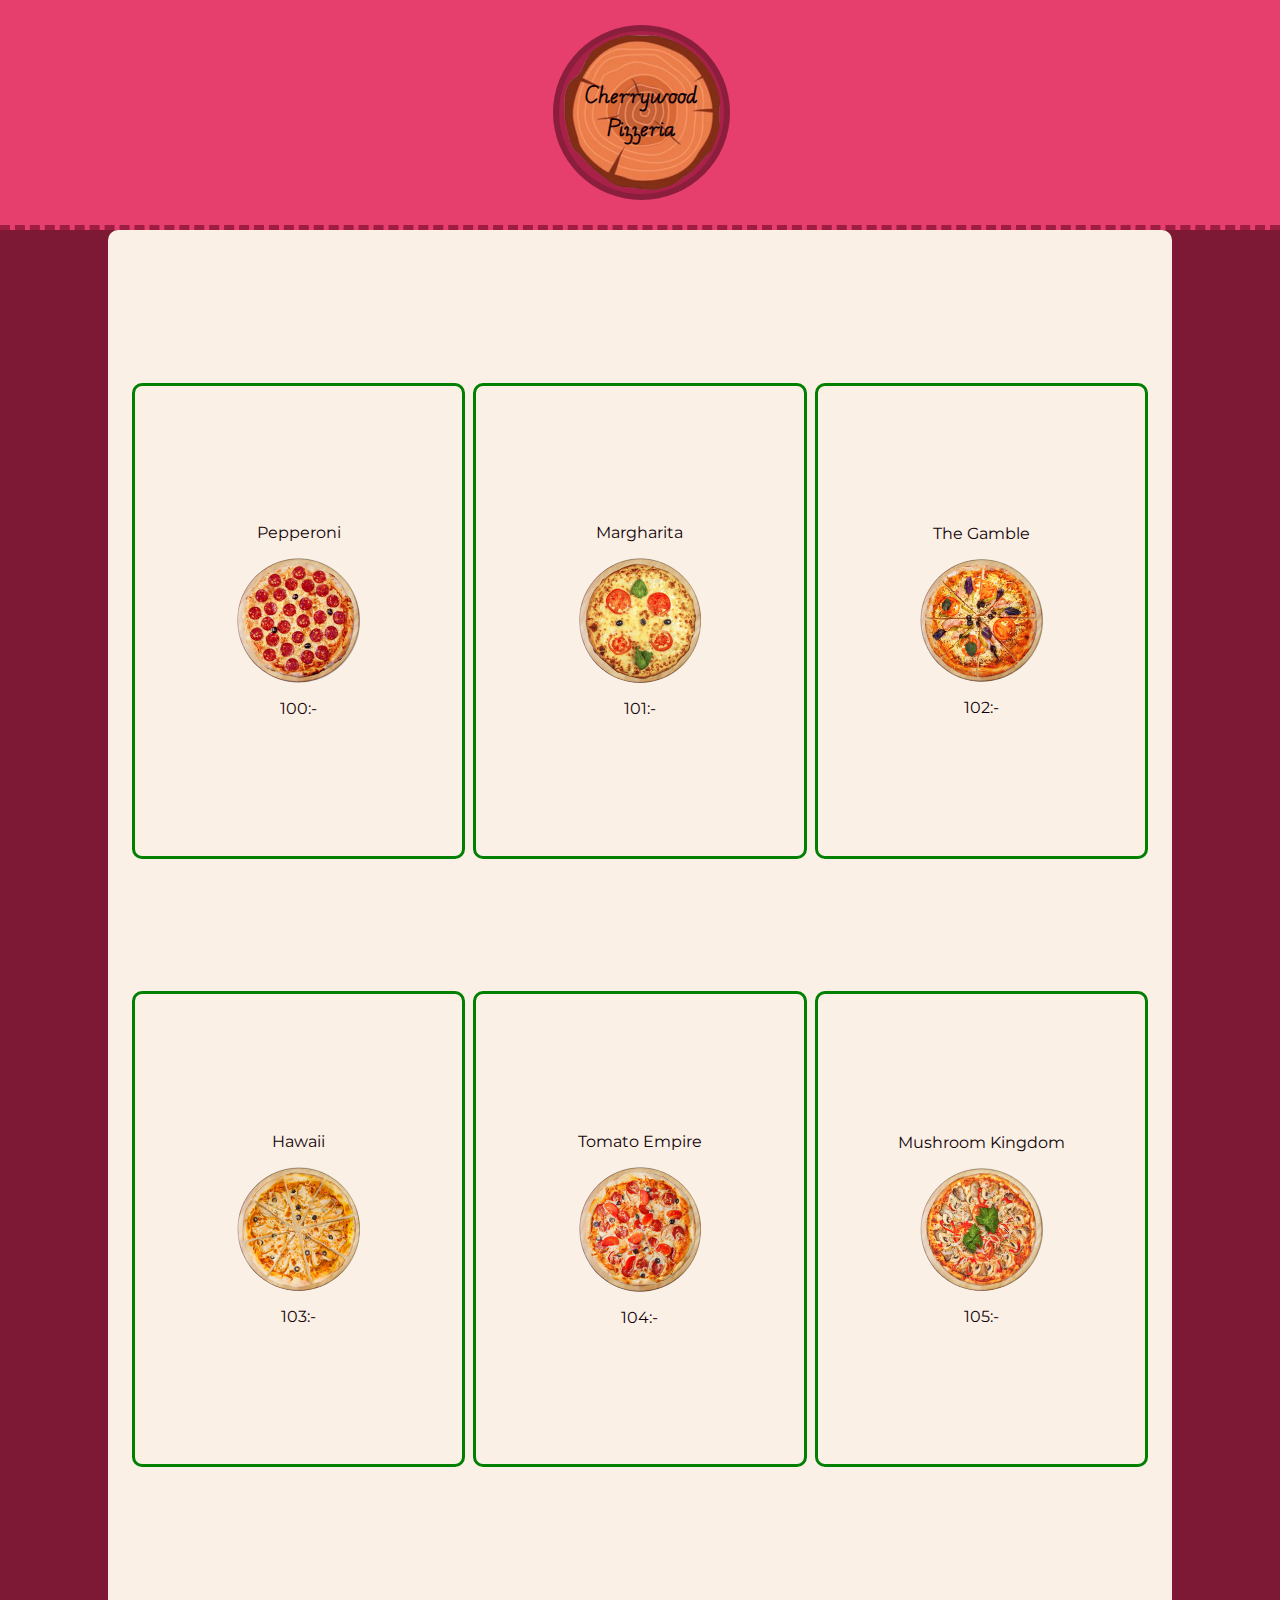
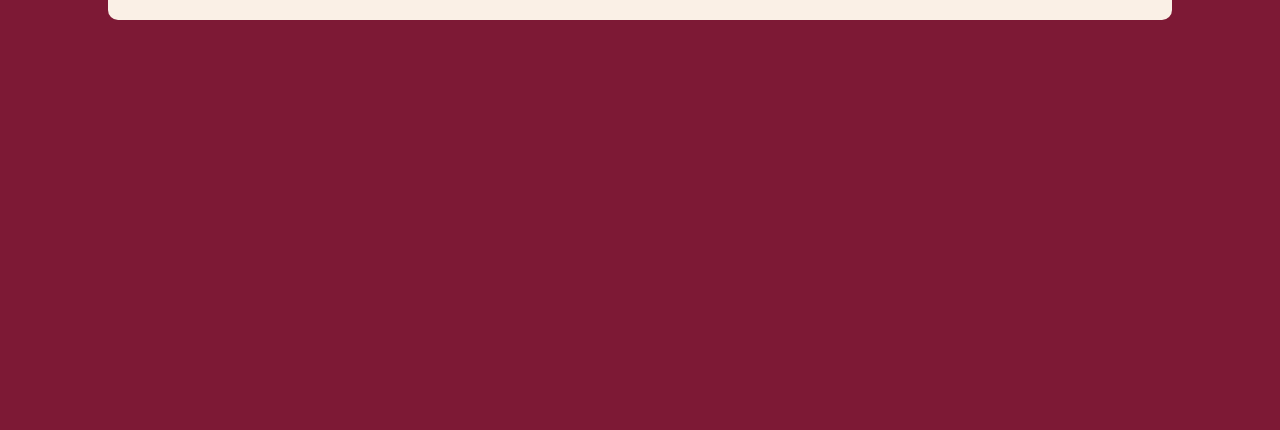
==== HTML/main.html @ 2f2b1006 "pizza website" ====
<!DOCTYPE html>
<html lang="en">
<head>
    <meta charset="UTF-8">
    <meta name="viewport" content="width=device-width, initial-scale=1.0">
    <title>Document</title>
    <link rel="stylesheet" href="/css/main.css">
</head>
<body>
    <div class="wrapper">
        <div class="main-header-container">
            <div class="header-container">
                <img src="/img/cherryLog.png" alt="Cherrywood Pizzeria Logo">
                <h1>Cherrywood Pizzeria</h1>
            </div>
        </div>
        <div class="menu-container">
            <div class="menu-item-container">
            </div>
        </div>
        <div class="footer-container">

        </div>
    </div>
    <script src="/script/pizza.js"></script>
    <script src="/script/selection.js"></script>
</body>
</html>
---- css/main.css ----
@font-face {
    font-family: 'cursive';
    src: url('/fonts/Cursive/static/cursive-Regular.ttf');
}
@font-face {
    font-family: 'montserrat';
    src: url('/fonts/Montserrat/static/Montserrat-Regular.ttf');
}
body {
    margin: 0;
    padding: 0;
}

.main-header-container {
    width: 100%;
    height: 25vh;
    background: #E63E6D;
    display: flex;
    justify-content: center;
    align-items: center;
    border: 0;
    stroke-dasharray: 1px 1px;
    border-bottom: 5px #9f1d42 solid;
    border-style: dashed;
}

.header-container {
    position: relative;
    display: inline-block;
}

.header-container img {
    width: 55%;
    height: auto;
    display: block;
    background-color: #9f1d42;
    border: 6px solid #7D1935;
    border-radius: 50%;
    padding: 3px;
    opacity: 0.85;
    margin-left: 20%;
}

.header-container h1 {
    position: absolute;
    top: 50%;
    left: 50%;
    width: 10vw;
    transform: translate(-50%, -50%);
    margin: 0;
    font-family: 'cursive';
    font-size: 19px;
    text-align: center;
    color: #130308;
}
.menu-container{
    width: 100%;
    height: 200vh;
    background: #7D1935;
    display: flex;
    justify-content: center;
}
.menu-item-container {
    width: 80%;
    height: 150vh;
    background: #FAF0E6;
    border-radius: 10px;
    display: flex;
    flex-wrap: wrap;
    justify-content: space-around;
    align-content: space-evenly; /* Space items vertically */
    padding: 20px;
}

.menu-item {
    width: 30%; /* Adjust to fit two items per row */
    height: 50vh;

    border-radius: 10px;
    display: flex;
    flex-direction: column;
    justify-content: center;
    align-items: center;
    padding: 10px;
    transition: 0.3s translate;
    
}
.menu-item:hover{
    translate: -8px -8px;
    box-shadow: 2px 2px;
    color: red;
    cursor: pointer;
}
#unselected-pizza{
    border: 3px solid green;
}
#selected-pizza{
    border: 5px solid red;
}
.menu-item p{
    font-family: 'montserrat';
    color: #130308;
}
.menu-item img{
    width: 40%;
    height: auto;
    border-radius: 50%;

}
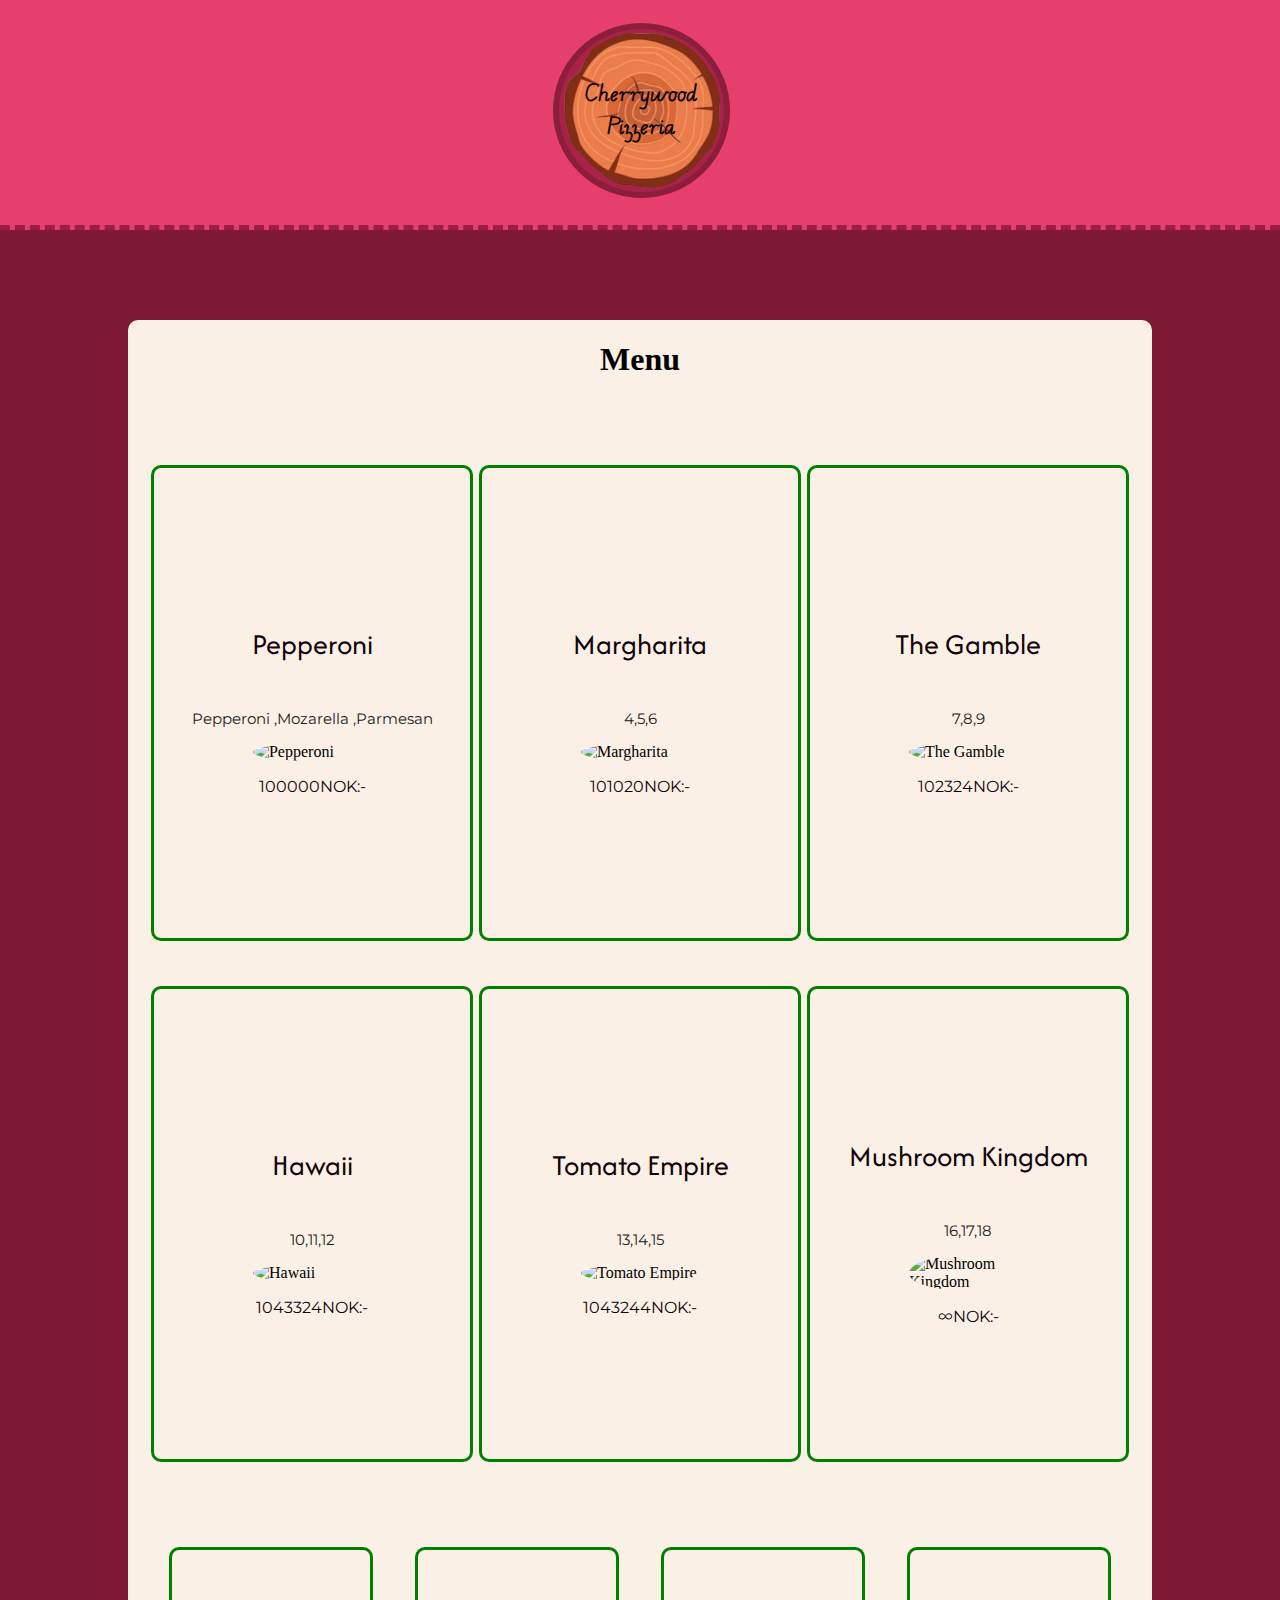
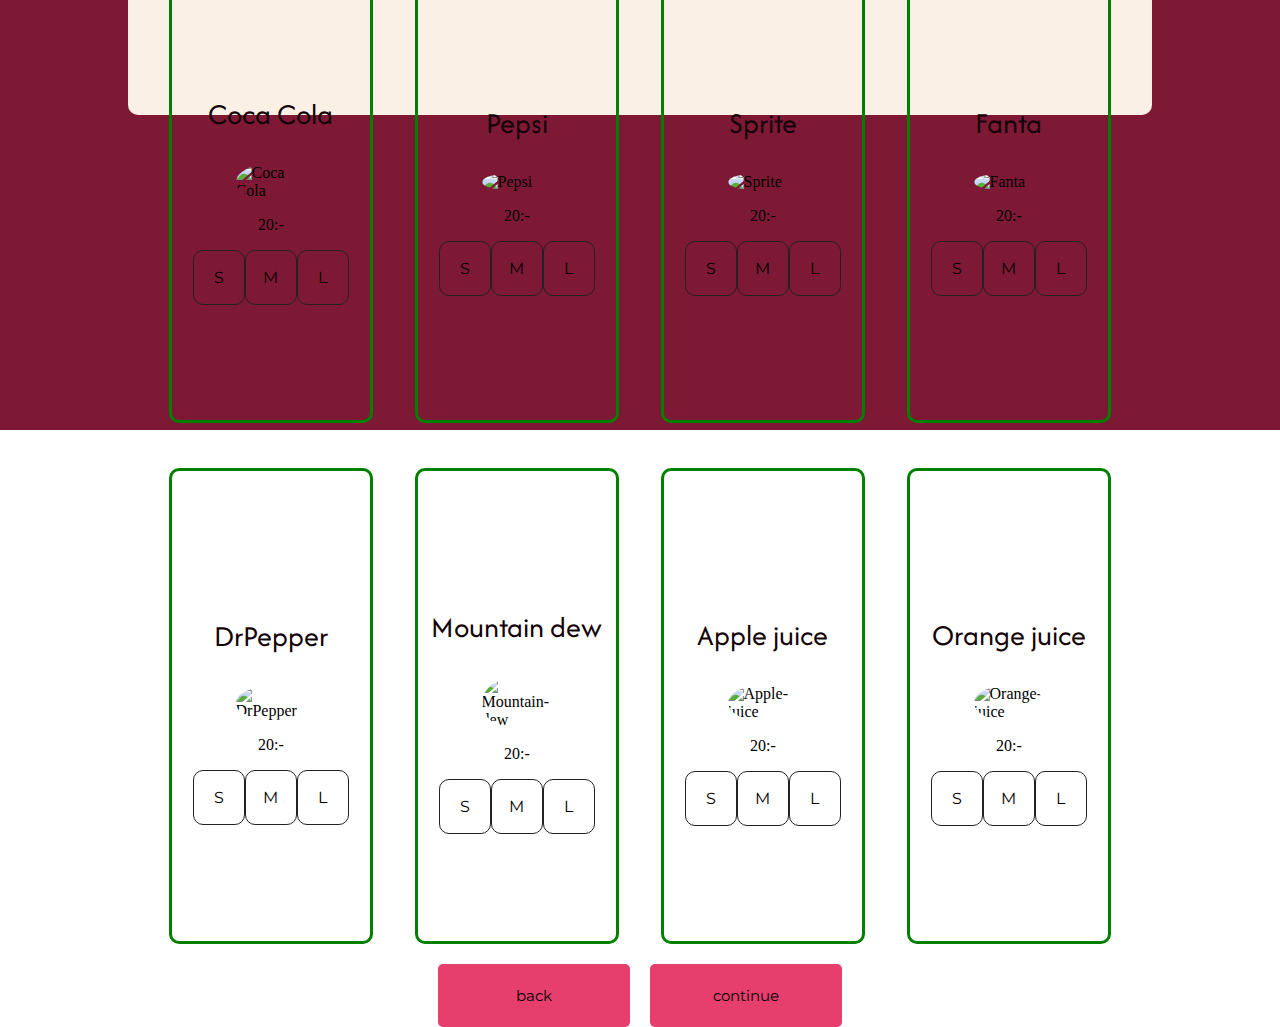
==== commit d58a9b28: "updated drink sizes" ====
--- a/HTML/main.html
+++ b/HTML/main.html
@@ -1,28 +1,44 @@
 <!DOCTYPE html>
 <html lang="en">
+
 <head>
     <meta charset="UTF-8">
     <meta name="viewport" content="width=device-width, initial-scale=1.0">
     <title>Document</title>
     <link rel="stylesheet" href="/css/main.css">
 </head>
+
 <body>
     <div class="wrapper">
-        <div class="main-header-container">
-            <div class="header-container">
-                <img src="/img/cherryLog.png" alt="Cherrywood Pizzeria Logo">
-                <h1>Cherrywood Pizzeria</h1>
+        <a href="#footer-area" id="anchor"><img src="/img/anchor.jpg" alt=""></a>
+        <div class="main-header-container" id="header">
+            <a href="#main-header-container">
+                <div class="header-container">
+                    <img src="/img/cherryLog.png" alt="Cherrywood Pizzeria Logo">
+                    <h1>Cherrywood Pizzeria</h1>
+                </div>
+            </a>
+        </div>
+        <div class="order-wrapper">
+            <div class="menu-container">
+                <h1 id="menu-container-header">Menu</h1>
+                <div class="menu-item-container"></div>
+                <div class="extras-item-container" id="extras-item-container"></div>
+                <div class="drinks-item-container">
+                    
+                </div>
+                <div class="button-container">
+                    <a href="#header"><button class="back">back</button></a>
+                    <a href="#header"><button class="continue">continue</button></a>
+                </div>
             </div>
         </div>
-        <div class="menu-container">
-            <div class="menu-item-container">
-            </div>
-        </div>
-        <div class="footer-container">
-
+        <div class="footer-container" id="footer-area">
         </div>
     </div>
-    <script src="/script/pizza.js"></script>
+    <script src="/script/elements.js"></script>
     <script src="/script/selection.js"></script>
+    <script src="/script/route.js"></script>
 </body>
+
 </html>
--- a/css/main.css
+++ b/css/main.css
@@ -6,11 +6,30 @@
     font-family: 'montserrat';
     src: url('/fonts/Montserrat/static/Montserrat-Regular.ttf');
 }
+@font-face {
+    font-family: 'amanda-black';
+    src: url('/fonts/Amanda-black/amanda-black.regular.ttf');
+}
+@font-face {
+    font-family: 'afacad';
+    src: url('/fonts/Afacad_Flux/static/AfacadFlux-Regular.ttf');
+}
+
 body {
     margin: 0;
     padding: 0;
 }
-
+#anchor{
+    position: fixed;
+    bottom: 10px;
+    left: 10px;
+}
+#anchor img{
+    width: 50px;
+    height: auto;
+    border-radius: 50%;
+
+}
 .main-header-container {
     width: 100%;
     height: 25vh;
@@ -53,29 +72,41 @@
     text-align: center;
     color: #130308;
 }
-.menu-container{
+
+.order-wrapper {
     width: 100%;
     height: 200vh;
     background: #7D1935;
     display: flex;
     justify-content: center;
 }
-.menu-item-container {
+
+.menu-container{
     width: 80%;
-    height: 150vh;
+    height: 155vh;
     background: #FAF0E6;
     border-radius: 10px;
+    margin-top: 10vh;
+}
+
+.menu-container h1{
+    padding: 0;
+    text-align: center;
+    font-family: 'amanda-black';
+}
+
+.menu-item-container, .extras-item-container, .drinks-item-container{
     display: flex;
     flex-wrap: wrap;
     justify-content: space-around;
-    align-content: space-evenly; /* Space items vertically */
+    align-content: space-evenly;
     padding: 20px;
 }
 
-.menu-item {
-    width: 30%; /* Adjust to fit two items per row */
+.menu-item{
+    width: 30%;
     height: 50vh;
-
+    margin-top: 5vh;
     border-radius: 10px;
     display: flex;
     flex-direction: column;
@@ -83,27 +114,146 @@
     align-items: center;
     padding: 10px;
     transition: 0.3s translate;
-    
-}
-.menu-item:hover{
+
+}
+
+.menu-item:hover, .extras-item:hover, .drink-item:hover{
     translate: -8px -8px;
     box-shadow: 2px 2px;
     color: red;
     cursor: pointer;
 }
-#unselected-pizza{
+
+.unselected-pizza, .unselected-extras, .unselected-drink{
     border: 3px solid green;
 }
-#selected-pizza{
+
+.selected-pizza, .selected-extras, .selected-drink{
     border: 5px solid red;
 }
-.menu-item p{
-    font-family: 'montserrat';
-    color: #130308;
-}
-.menu-item img{
+
+
+
+.menu-item img, .extras-item img, .drink-item img{
     width: 40%;
     height: auto;
     border-radius: 50%;
 
+}
+
+.menu-container button{
+    margin: 0;
+
+    width: 15vw;
+    height: 7vh;
+    background-color: #E63E6D;
+    font-family: 'montserrat';
+    font-size: 15px;
+    border-radius: 5px;
+    border: none;
+
+}
+.menu-container .button-container{
+    display: flex;
+    justify-content: center;
+    gap: 20px;
+}
+.menu-container .button-container a{
+    text-decoration: none;
+}
+
+.menu-container button a{
+    width: 100%;
+    height: 100%;
+    
+}
+
+button:hover {
+    cursor: pointer;
+    background-color: #f2255f;
+}
+
+button:active {
+    background-color: #be385e;
+
+}
+
+.extras-item-container{
+    display: none;
+}
+.pizza-name, .extras-name, .drink-name{
+    font-size: 30px;
+    font-family: 'afacad';
+    color: #130308;
+}
+.pizza-ingredient{
+    font-size: 15px;
+    font-family: 'montserrat';
+    color: #232122;
+}
+.pizza-price{
+    color: #130308;
+    font-family: 'montserrat';
+}
+.extras-item{
+    width: 18%;
+    height: 30vh;
+    margin-top: 5vh;
+    border-radius: 10px;
+    display: flex;
+    flex-direction: column;
+    justify-content: center;
+    align-items: center;
+    padding: 10px;
+    transition: 0.3s translate;
+}
+
+.extras-price{
+    color: #130308;
+    font-size: 20px;
+    font-family: 'montserrat';
+}
+.drink-item{
+    width: 18%;
+    height: 50vh;
+    margin-top: 5vh;
+    border-radius: 10px;
+    display: flex;
+    flex-direction: column;
+    justify-content: center;
+    align-items: center;
+    padding: 10px;
+    transition: 0.3s translate;
+}
+.drink-size{
+    display: flex;
+    justify-content: space-evenly;
+    
+}
+.size-item{
+    border: 1px solid #232122;
+    border-radius: 10px;
+    font-family: 'montserrat';
+    width: 50px;
+    text-align: center;
+    display: flex;
+    justify-content: center;
+    align-items: center;
+}
+.size-item .size-radio{
+    height: 50px;
+    width: 50px;
+    position: relative;
+    border-radius: 20px;
+    opacity: 0;
+}
+.size-name{
+    position: absolute;
+}
+.unselected-size-item{
+    border: 1px solid #130308;
+}
+
+.selected-size-item{
+    border: 2px solid #7D1935;
 }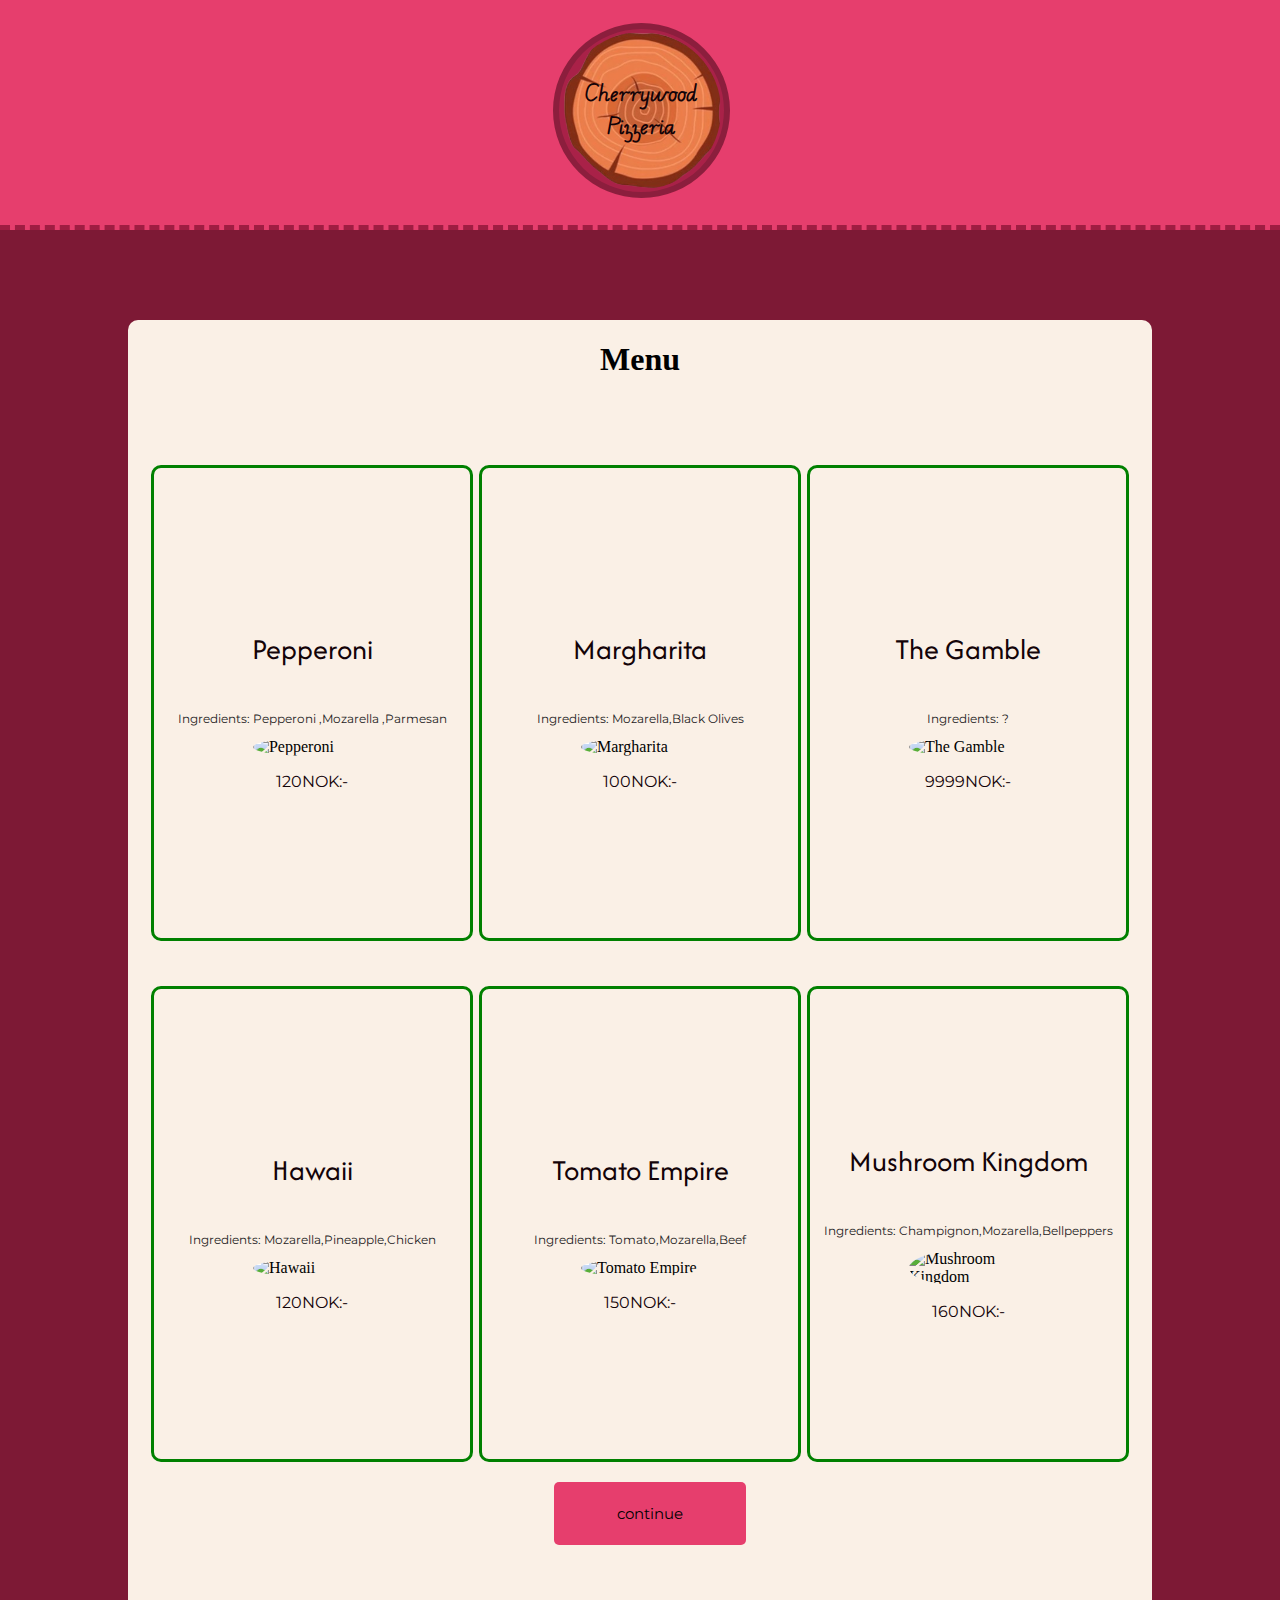
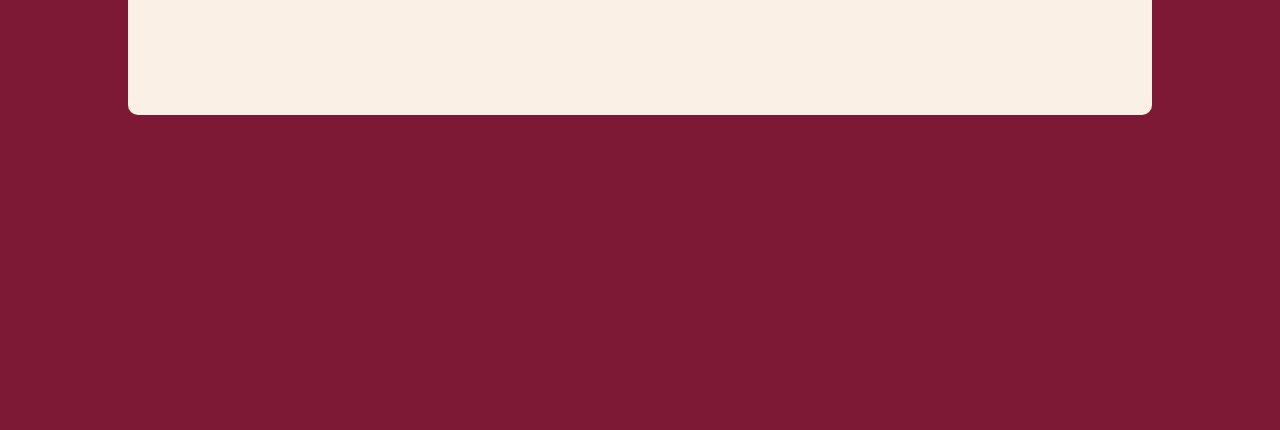
==== commit a69756eb: "payment system start" ====
--- a/HTML/main.html
+++ b/HTML/main.html
@@ -24,9 +24,8 @@
                 <h1 id="menu-container-header">Menu</h1>
                 <div class="menu-item-container"></div>
                 <div class="extras-item-container" id="extras-item-container"></div>
-                <div class="drinks-item-container">
-                    
-                </div>
+                <div class="drinks-item-container"></div>
+                <div class="payment-item-container"></div>
                 <div class="button-container">
                     <a href="#header"><button class="back">back</button></a>
                     <a href="#header"><button class="continue">continue</button></a>
--- a/css/main.css
+++ b/css/main.css
@@ -75,7 +75,7 @@
 
 .order-wrapper {
     width: 100%;
-    height: 200vh;
+    min-height: 200vh;
     background: #7D1935;
     display: flex;
     justify-content: center;
@@ -83,7 +83,8 @@
 
 .menu-container{
     width: 80%;
-    height: 155vh;
+    height: fit-content;
+    min-height: 155vh;
     background: #FAF0E6;
     border-radius: 10px;
     margin-top: 10vh;
@@ -187,7 +188,7 @@
     color: #130308;
 }
 .pizza-ingredient{
-    font-size: 15px;
+    font-size: 12px;
     font-family: 'montserrat';
     color: #232122;
 }
